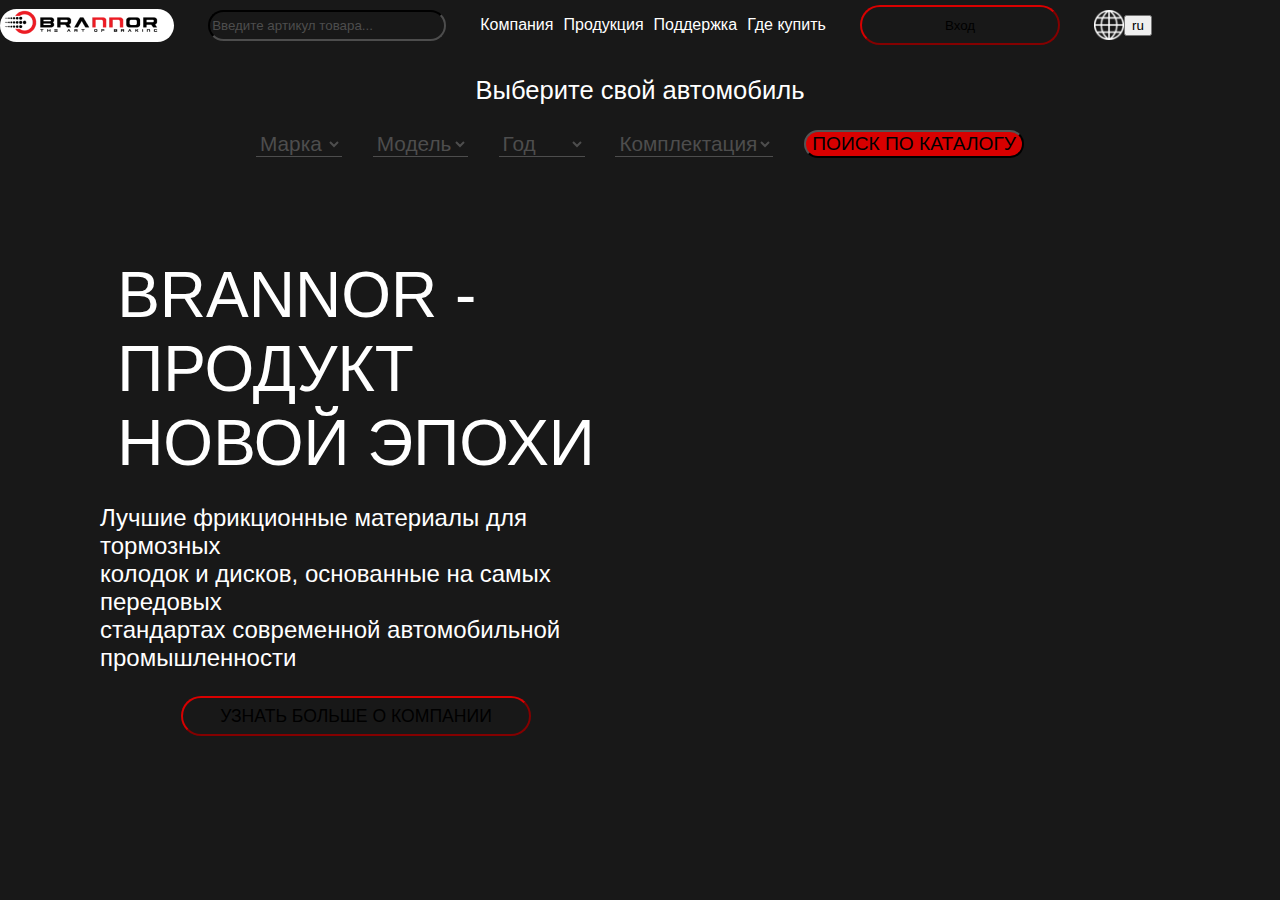
==== index.html @ 7c5f4bae "all" ====
<!DOCTYPE html>
<head>
    <link rel="stylesheet" href="index.css">
    <div class="head">
        <div class="menu">
        <div class="logo"><div class="logorec"><img src="./src/icons/logo.png"></div></div>
       <!-- <img class="planetIcon" src="./src/icons/planet2.png">-->
        <div class="search"><input class="inputSearch" type="text" value="Введите артикул товара..."></div>
        <div class="menuParam">
            <p class="param">Компания</p>
            <p class="param">Продукция</p>
            <p class="param">Поддержка</p>
            <p class="param">Где купить</p>
        </div>
        <div class="sign_in">
            <button class="signBut">Вход</button>
        </div>
        <div class="leng">
            <img class="planetIcon" src="./src/icons/planet2.png"><button class="lengB">ru</button>
        </div>
  <!-- menu --> </div>
<!-- head --></div>
</head>
<body>
    <p class="selectAvto">Выберите свой автомобиль</p>
    <div class="selectors">
        <select class="selectors1">
            <option value="option1">Марка</option>
            <option value="option2">BMV</option>
            <option value="option3">Hendai</option>
        </select>
        <select class="selectors1">
            <option value="option1">Модель</option>
            <option value="option2">BMV</option>
            <option value="option3">Hendai</option>
        </select>
        <select class="selectors1">
            <option value="option1">Год</option>
            <option value="option2">BMV</option>
            <option value="option3">Hendai</option>
        </select>
        <select class="selectors1">
            <option value="option1">Комплектация</option>
            <option value="option2">BMV</option>
            <option value="option3">Hendai</option>
        </select>
        <button class="searchCatalog"> ПОИСК ПО КАТАЛОГУ</button>
    </div>
    <div class="right"> 
    <p class="banner">BRANNOR -<br class="red-text">ПРОДУКТ<br>НОВОЙ ЭПОХИ</p>
<p class="banner_bottom">Лучшие фрикционные материалы для тормозных<br>колодок и дисков, основанные на самых передовых<br>стандартах современной автомобильной<br>промышленности</p>
<button class="right_button">УЗНАТЬ БОЛЬШЕ О КОМПАНИИ</button>
<!--RIGHT--></div>

</body>
---- index.css ----
body, html {
    margin: 0;
    padding: 0;
    border: 0;
    font-family: sans-serif;
    background-color: rgb(24, 24, 24);
}
.head{
    background-color: rgb(24, 24, 24);
}
.menu{
    display: flex;
    flex-direction: row;
    justify-content: space-between;
    align-items: center;
    width: 90%;
}
.planetIcon{
 filter: invert(100%);
 width: 30px;
 height: 30px;
}
.logo{
    display: flex;
    justify-content: center;
}
.logorec{
    background-color: rgb(255, 255, 255);
    width: 174px;
    height: 33px;
    border-radius: 20px 20px 20px 20px;
}
.inputSearch{
    border-radius: 20px 20px 20px 20px;
    width: 230px;
    height: 25px;
    background-color: rgb(24, 24, 24);
    color: rgb(77, 77, 77);
    border-color: rgb(77, 77, 77);
}
.menuParam{
    color: rgb(255, 255, 255);
    display: flex;
    justify-content: space-between;
    flex-direction: row;
    width: 30%;
}
.param{
    cursor: pointer;
}
.signBut{
    font-family: sans-serif;
    width: 200px;
    height: 40px;
    border-radius: 20px 20px 20px 20px;
    background-color: rgb(24, 24, 24);
    border-color: rgb(216, 0, 0);
    color: rgb(216, 0, 0,);
    cursor: pointer;
}
.leng{
    display: flex;
    align-items: center;
    flex-direction: row;
}
.lengB{
    cursor: pointer;
}
.selectAvto{
    color: white;
    display: flex;
    justify-content: center;
    font-size: 160%;
}
.selectors{
    display: block;
    display: flex;
    flex-direction: row;
    justify-content: space-between;
    align-items: center;
    width: 60%;
    margin: auto;
}
.selectors1{
    font-size: 130%;
    background-color:rgb(24, 24, 24) ;
    border-top: 0px;
    border-left: 0px;
    border-right: 0px;
    border-color: rgb(77, 77, 77);
    color: rgb(77, 77, 77);;
}
.searchCatalog{
    font-size: 120%;
    color: rgb(0, 0, 0);
    background-color: rgb(216, 0, 0);
    border-radius: 20px 20px 20px 20px;
}
.right{
    display: flex;
    flex-direction: column;
    justify-content: center;
    width: 40%;
    align-items: center;
    padding: 100px;
}
.banner{
    display: flex;
    margin: 0;
    font-size: 400%;
    color: white;
}
.red-text{
    color: rgb(216, 0, 0); /* Задаем цвет первой строки */
  }
  .banner_bottom{
    display: flex;
    color: white;
    font-size: 150%;
  }
  .right_button{
    font-family: sans-serif;
    font-size: 110%;
    width: 350px;
    height: 40px;
    border-radius: 20px 20px 20px 20px;
    background-color: rgb(24, 24, 24);
    border-color: rgb(216, 0, 0);
    color: rgb(216, 0, 0,);
    cursor: pointer;
  }
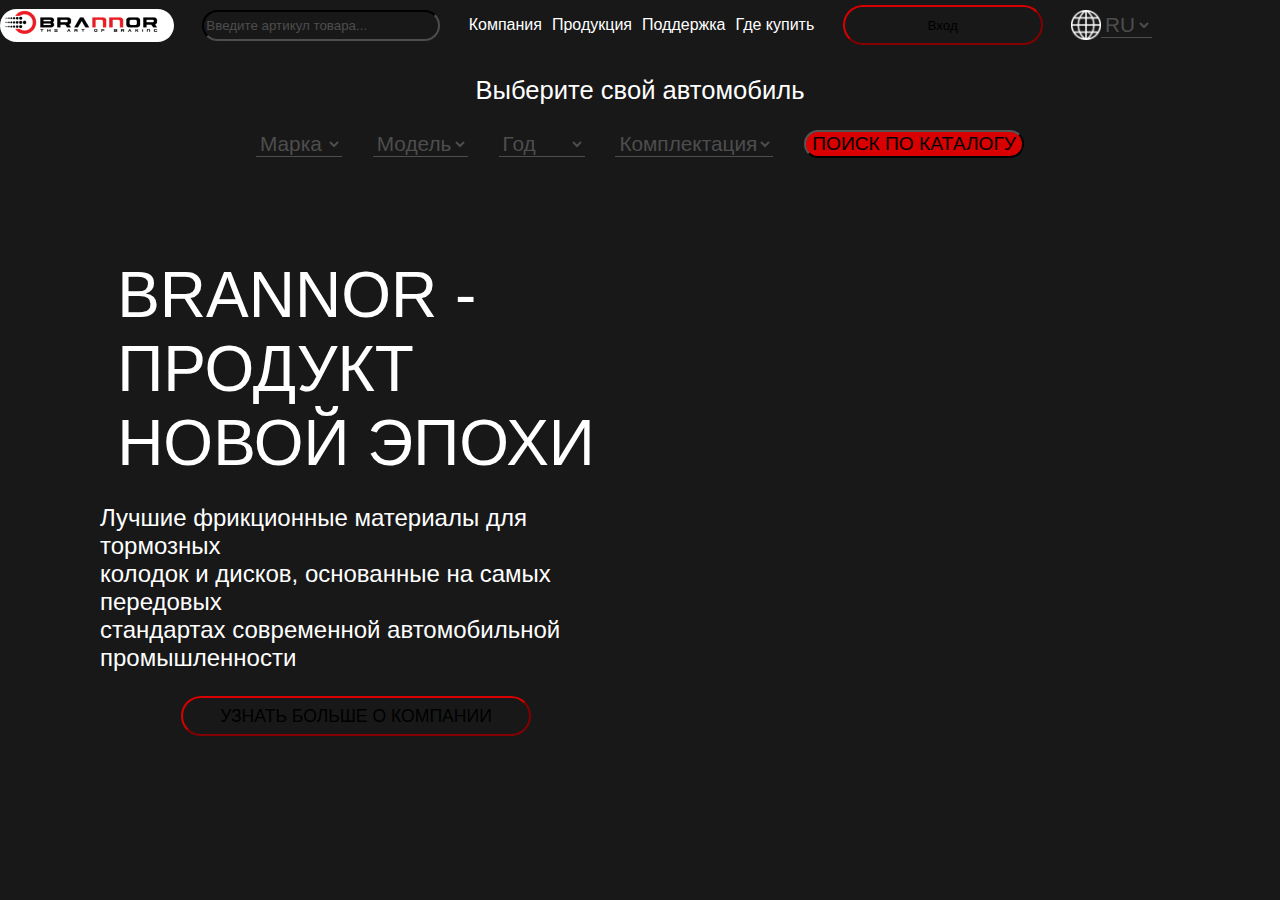
==== commit 85969c0a: "all" ====
--- a/index.html
+++ b/index.html
@@ -16,7 +16,11 @@
             <button class="signBut">Вход</button>
         </div>
         <div class="leng">
-            <img class="planetIcon" src="./src/icons/planet2.png"><button class="lengB">ru</button>
+            <img class="planetIcon" src="./src/icons/planet2.png">
+            <select class="lengB">
+                <option value="option1">RU</option>
+                <option value="option2">EN</option>
+            </select>
         </div>
   <!-- menu --> </div>
 <!-- head --></div>
--- a/index.css
+++ b/index.css
@@ -64,7 +64,13 @@
     flex-direction: row;
 }
 .lengB{
-    cursor: pointer;
+    font-size: 130%;
+    background-color:rgb(24, 24, 24) ;
+    border-top: 0px;
+    border-left: 0px;
+    border-right: 0px;
+    border-color: rgb(77, 77, 77);
+    color: rgb(77, 77, 77);;
 }
 .selectAvto{
     color: white;
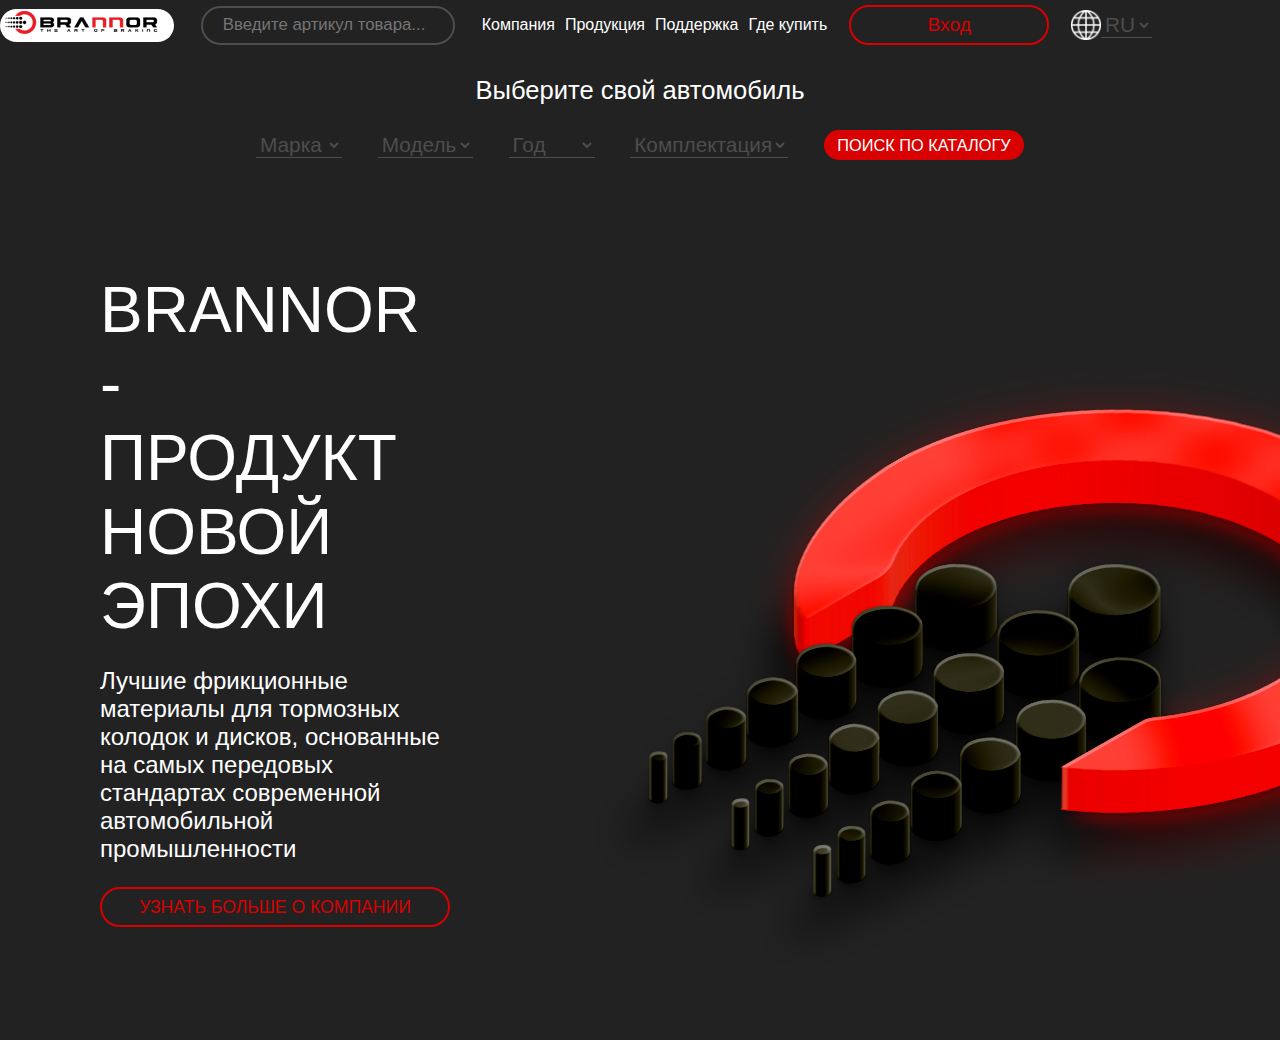
==== commit 68ba4d5c: "frame1" ====
--- a/index.html
+++ b/index.html
@@ -1,11 +1,13 @@
 <!DOCTYPE html>
 <head>
     <link rel="stylesheet" href="index.css">
+</head>
+<header>
     <div class="head">
         <div class="menu">
         <div class="logo"><div class="logorec"><img src="./src/icons/logo.png"></div></div>
        <!-- <img class="planetIcon" src="./src/icons/planet2.png">-->
-        <div class="search"><input class="inputSearch" type="text" value="Введите артикул товара..."></div>
+        <div class="search"><input class="inputSearch" type="text" placeholder="Введите артикул товара..."></div>
         <div class="menuParam">
             <p class="param">Компания</p>
             <p class="param">Продукция</p>
@@ -24,7 +26,7 @@
         </div>
   <!-- menu --> </div>
 <!-- head --></div>
-</head>
+</header>
 <body>
     <p class="selectAvto">Выберите свой автомобиль</p>
     <div class="selectors">
@@ -50,10 +52,15 @@
         </select>
         <button class="searchCatalog"> ПОИСК ПО КАТАЛОГУ</button>
     </div>
-    <div class="right"> 
+    <div class="first_panel">
+    <div class="left"> 
     <p class="banner">BRANNOR -<br class="red-text">ПРОДУКТ<br>НОВОЙ ЭПОХИ</p>
 <p class="banner_bottom">Лучшие фрикционные материалы для тормозных<br>колодок и дисков, основанные на самых передовых<br>стандартах современной автомобильной<br>промышленности</p>
-<button class="right_button">УЗНАТЬ БОЛЬШЕ О КОМПАНИИ</button>
-<!--RIGHT--></div>
+<button class="left_button">УЗНАТЬ БОЛЬШЕ О КОМПАНИИ</button>
+<!--LEFT--></div>
+<div class="right">
+    <img src="./src/pictures/right_logo.png">
+</div>
+<!--first-panel--></div>
 
 </body>--- a/index.css
+++ b/index.css
@@ -3,10 +3,10 @@
     padding: 0;
     border: 0;
     font-family: sans-serif;
-    background-color: rgb(24, 24, 24);
+    background-color: rgb(34, 34, 34);
 }
 .head{
-    background-color: rgb(24, 24, 24);
+    background-color: rgb(34, 34, 34);
 }
 .menu{
     display: flex;
@@ -31,12 +31,20 @@
     border-radius: 20px 20px 20px 20px;
 }
 .inputSearch{
+    font-size: 105%;
+    padding: 10px;
+    margin: 5px; 
     border-radius: 20px 20px 20px 20px;
     width: 230px;
-    height: 25px;
-    background-color: rgb(24, 24, 24);
+    height: 15px;
+    background-color: rgb(34, 34, 34);
     color: rgb(77, 77, 77);
     border-color: rgb(77, 77, 77);
+    border: 2px solid rgb(77, 77, 77);
+}
+.inputSearch::placeholder{
+    padding: 10px; /* Задаем внутренний отступ для placeholder */
+    margin: 5px;
 }
 .menuParam{
     color: rgb(255, 255, 255);
@@ -52,11 +60,14 @@
     font-family: sans-serif;
     width: 200px;
     height: 40px;
+    font-size: 120%;
     border-radius: 20px 20px 20px 20px;
-    background-color: rgb(24, 24, 24);
+    background-color: rgb(34, 34, 34);
     border-color: rgb(216, 0, 0);
-    color: rgb(216, 0, 0,);
+    color: rgb(216, 0, 0);
     cursor: pointer;
+    border: 2px solid rgb(216, 0, 0);
+
 }
 .leng{
     display: flex;
@@ -65,7 +76,7 @@
 }
 .lengB{
     font-size: 130%;
-    background-color:rgb(24, 24, 24) ;
+    background-color:rgb(34, 34, 34) ;
     border-top: 0px;
     border-left: 0px;
     border-right: 0px;
@@ -89,7 +100,7 @@
 }
 .selectors1{
     font-size: 130%;
-    background-color:rgb(24, 24, 24) ;
+    background-color:rgb(34, 34, 34) ;
     border-top: 0px;
     border-left: 0px;
     border-right: 0px;
@@ -97,12 +108,16 @@
     color: rgb(77, 77, 77);;
 }
 .searchCatalog{
-    font-size: 120%;
-    color: rgb(0, 0, 0);
+    width: 200px;
+    height: 30px;
+    font-size: 102%;
+    color: white;
     background-color: rgb(216, 0, 0);
     border-radius: 20px 20px 20px 20px;
+    border: 2px solid rgb(216, 0, 0);
+    cursor: pointer;
 }
-.right{
+.left{
     display: flex;
     flex-direction: column;
     justify-content: center;
@@ -123,15 +138,21 @@
     display: flex;
     color: white;
     font-size: 150%;
+    border-style: none;
   }
-  .right_button{
+  .left_button{
     font-family: sans-serif;
     font-size: 110%;
     width: 350px;
     height: 40px;
     border-radius: 20px 20px 20px 20px;
-    background-color: rgb(24, 24, 24);
+    background-color: rgb(34, 34, 34);
     border-color: rgb(216, 0, 0);
-    color: rgb(216, 0, 0,);
+    border: 2px solid rgb(216, 0, 0);
+    color: rgb(216, 0, 0);
     cursor: pointer;
-  }+  }
+.first_panel{
+    display: flex;
+    flex-direction: row;
+}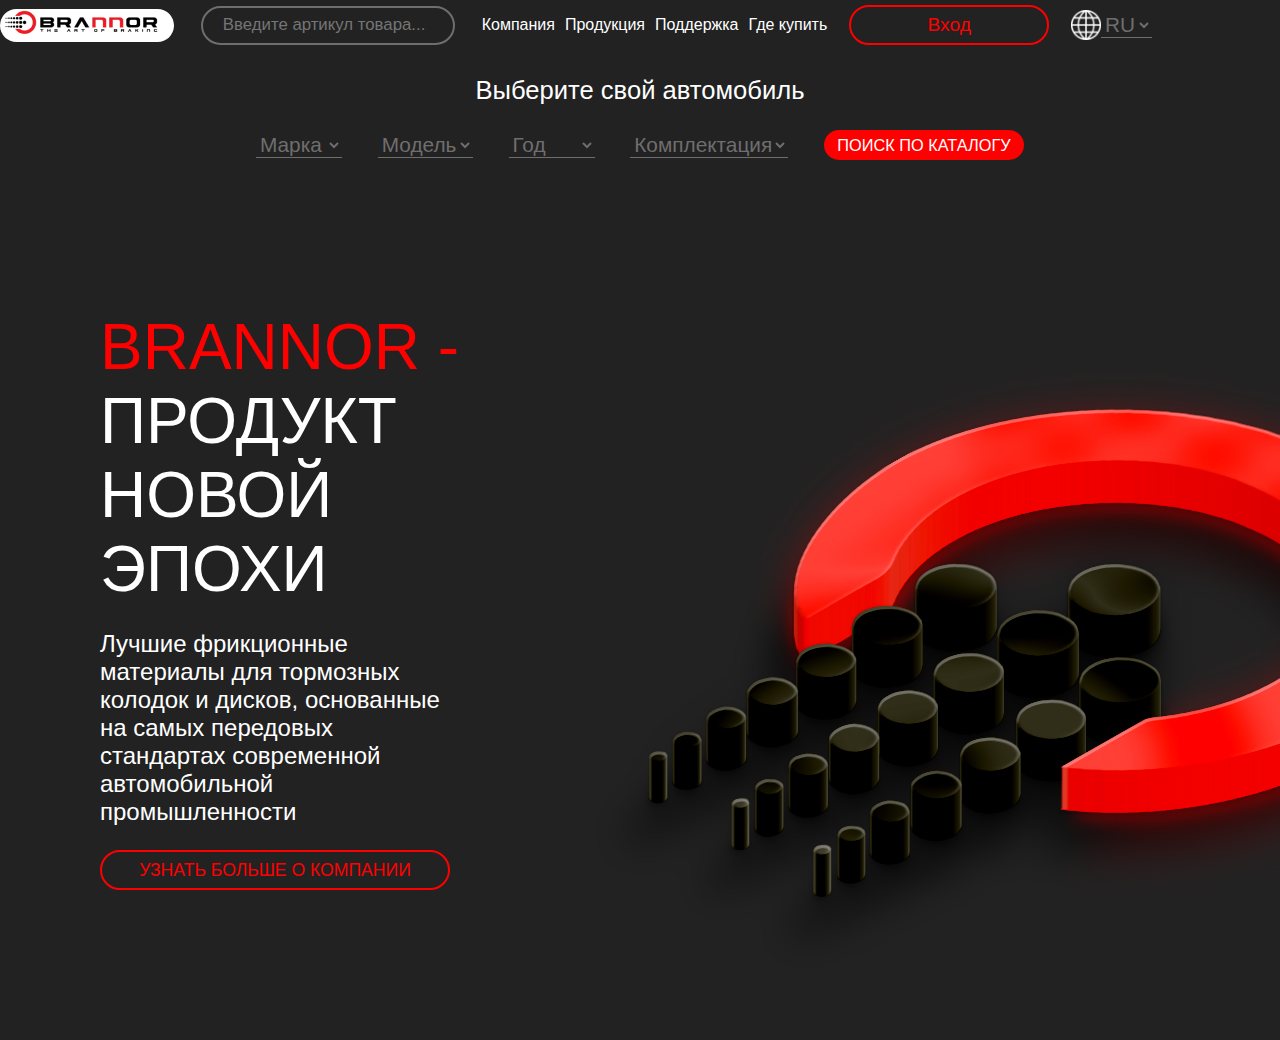
==== commit b9b61623: "all" ====
--- a/index.html
+++ b/index.html
@@ -54,7 +54,7 @@
     </div>
     <div class="first_panel">
     <div class="left"> 
-    <p class="banner">BRANNOR -<br class="red-text">ПРОДУКТ<br>НОВОЙ ЭПОХИ</p>
+    <p class="banner"><span class="redText">BRANNOR -</span><br class="red-text">ПРОДУКТ<br>НОВОЙ ЭПОХИ</p>
 <p class="banner_bottom">Лучшие фрикционные материалы для тормозных<br>колодок и дисков, основанные на самых передовых<br>стандартах современной автомобильной<br>промышленности</p>
 <button class="left_button">УЗНАТЬ БОЛЬШЕ О КОМПАНИИ</button>
 <!--LEFT--></div>
--- a/index.css
+++ b/index.css
@@ -38,9 +38,9 @@
     width: 230px;
     height: 15px;
     background-color: rgb(34, 34, 34);
-    color: rgb(77, 77, 77);
-    border-color: rgb(77, 77, 77);
-    border: 2px solid rgb(77, 77, 77);
+    color: rgb(110, 110, 110);
+    border-color: rgb(110, 110, 110);
+    border: 2px solid rgb(110, 110, 110);
 }
 .inputSearch::placeholder{
     padding: 10px; /* Задаем внутренний отступ для placeholder */
@@ -63,10 +63,10 @@
     font-size: 120%;
     border-radius: 20px 20px 20px 20px;
     background-color: rgb(34, 34, 34);
-    border-color: rgb(216, 0, 0);
-    color: rgb(216, 0, 0);
+    border-color: red;
+    color: red;
     cursor: pointer;
-    border: 2px solid rgb(216, 0, 0);
+    border: 2px solid red;
 
 }
 .leng{
@@ -80,8 +80,8 @@
     border-top: 0px;
     border-left: 0px;
     border-right: 0px;
-    border-color: rgb(77, 77, 77);
-    color: rgb(77, 77, 77);;
+    border-color: rgb(110, 110, 110);
+    color: rgb(110, 110, 110);;
 }
 .selectAvto{
     color: white;
@@ -104,17 +104,17 @@
     border-top: 0px;
     border-left: 0px;
     border-right: 0px;
-    border-color: rgb(77, 77, 77);
-    color: rgb(77, 77, 77);;
+    border-color: rgb(110, 110, 110);
+    color: rgb(110, 110, 110);;
 }
 .searchCatalog{
     width: 200px;
     height: 30px;
     font-size: 102%;
     color: white;
-    background-color: rgb(216, 0, 0);
+    background-color: red;
     border-radius: 20px 20px 20px 20px;
-    border: 2px solid rgb(216, 0, 0);
+    border: 2px solid red;
     cursor: pointer;
 }
 .left{
@@ -132,7 +132,7 @@
     color: white;
 }
 .red-text{
-    color: rgb(216, 0, 0); /* Задаем цвет первой строки */
+    color: red; /* Задаем цвет первой строки */
   }
   .banner_bottom{
     display: flex;
@@ -147,12 +147,16 @@
     height: 40px;
     border-radius: 20px 20px 20px 20px;
     background-color: rgb(34, 34, 34);
-    border-color: rgb(216, 0, 0);
-    border: 2px solid rgb(216, 0, 0);
-    color: rgb(216, 0, 0);
+    border-color: red;
+    border: 2px solid red;
+    color: red;
     cursor: pointer;
   }
 .first_panel{
     display: flex;
     flex-direction: row;
+}
+.redText{
+    color: red;
+    position: absolute;
 }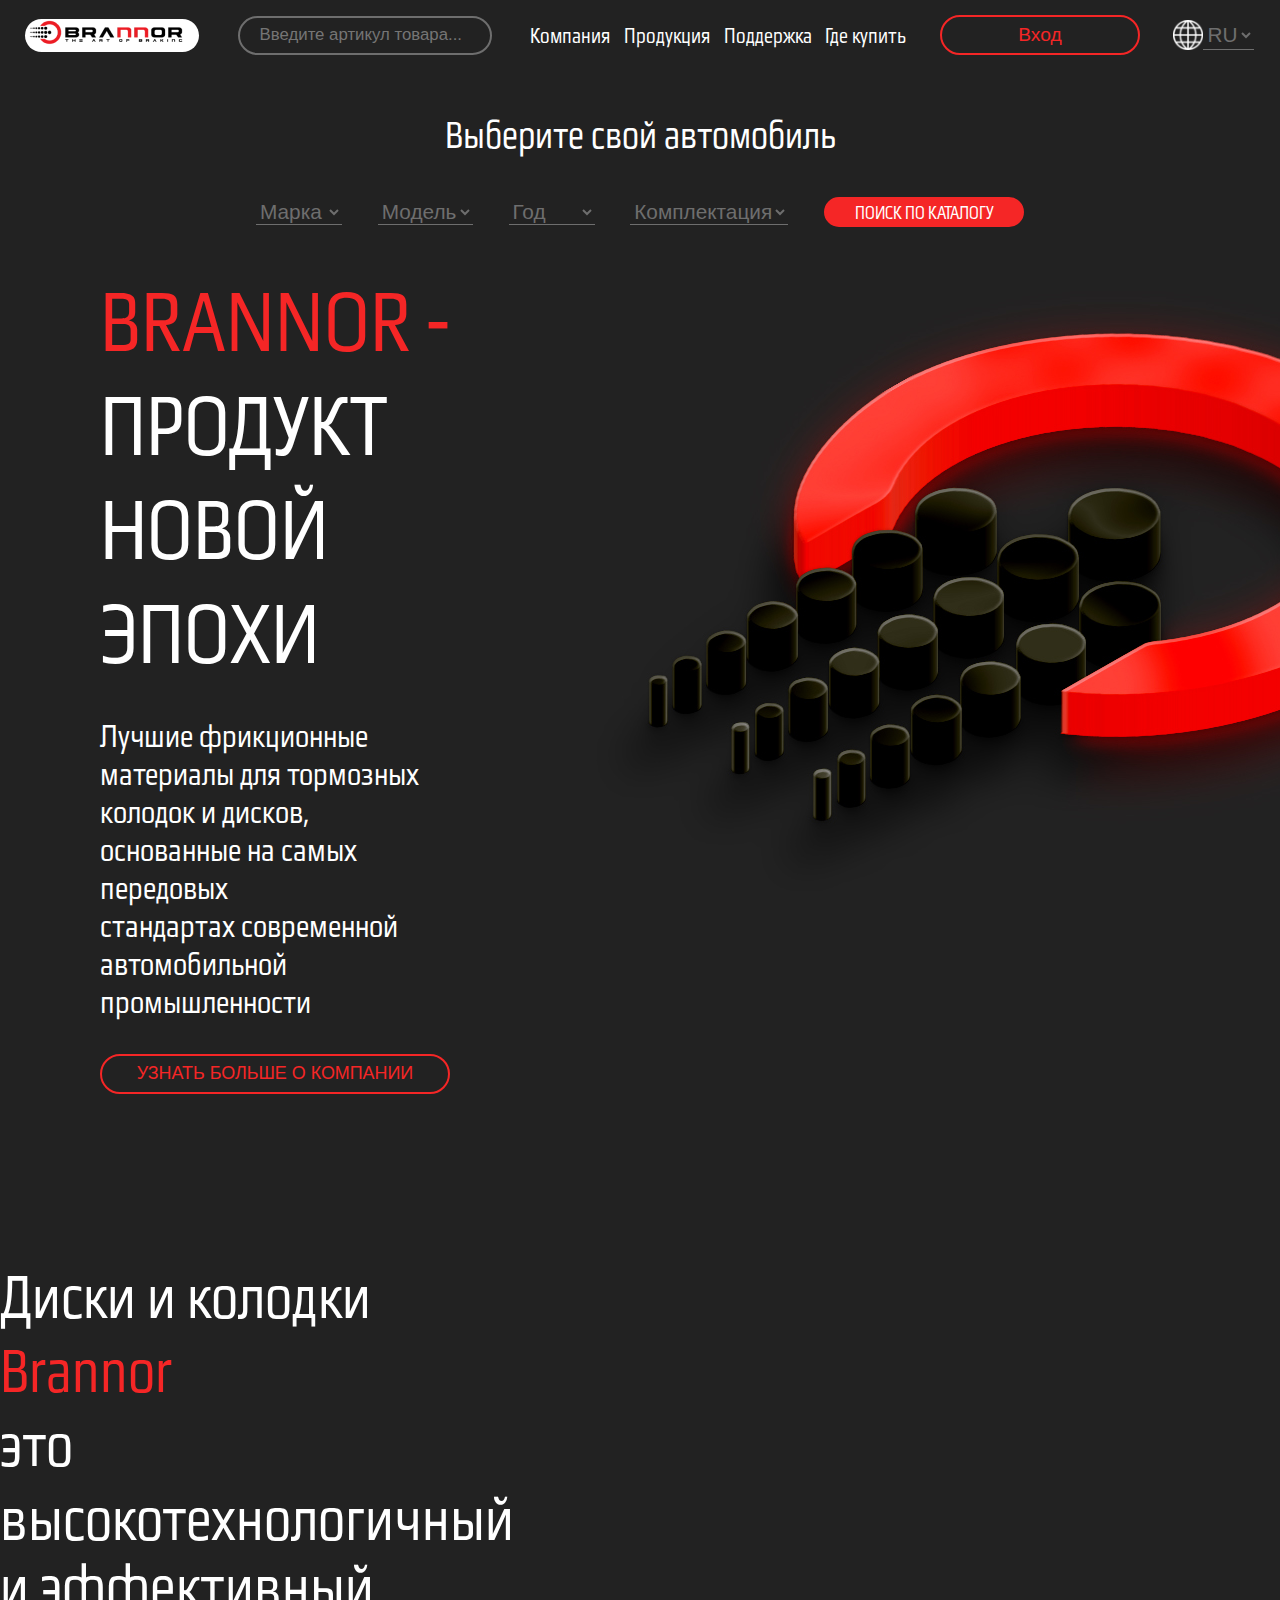
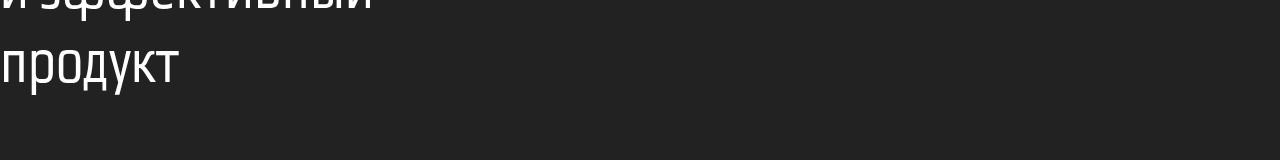
==== commit 7aaa53a8: "all" ====
--- a/index.html
+++ b/index.html
@@ -54,13 +54,18 @@
     </div>
     <div class="first_panel">
     <div class="left"> 
-    <p class="banner"><span class="redText">BRANNOR -</span><br class="red-text">ПРОДУКТ<br>НОВОЙ ЭПОХИ</p>
+    <p class="banner"><span class="redText">BRANNOR -</span><br>ПРОДУКТ<br>НОВОЙ ЭПОХИ</p>
 <p class="banner_bottom">Лучшие фрикционные материалы для тормозных<br>колодок и дисков, основанные на самых передовых<br>стандартах современной автомобильной<br>промышленности</p>
 <button class="left_button">УЗНАТЬ БОЛЬШЕ О КОМПАНИИ</button>
 <!--LEFT--></div>
 <div class="right">
-    <img src="./src/pictures/right_logo.png">
+    <img src="./src/pictures/right_logo1.png">
 </div>
 <!--first-panel--></div>
-
+<div class="second_panel">
+    <div class="second_panel_text">
+    <p class="text1">Диски и колодки<br><span class="redText1">Brannor</span> это<br>высокотехнологичный</p>
+    <p class="text2">и эффективный<br>продукт</p>
+    </div>
+</div>
 </body>--- a/index.css
+++ b/index.css
@@ -2,9 +2,15 @@
     margin: 0;
     padding: 0;
     border: 0;
-    font-family: sans-serif;
+    font-family: 'Gamestation', sans-serif;  
     background-color: rgb(34, 34, 34);
 }
+@font-face {
+    font-family: 'Gamestation'; /* Имя шрифта, которое вы будете использовать в вашем CSS */
+    src: url('./src/Fonts/GamestationCondensed.otf') format('opentype'); /* Путь к файлам шрифта */
+    font-weight: normal; /* Нормальная толщина шрифта */
+    font-style: normal; /* Обычный стиль шрифта */
+  }
 .head{
     background-color: rgb(34, 34, 34);
 }
@@ -13,7 +19,7 @@
     flex-direction: row;
     justify-content: space-between;
     align-items: center;
-    width: 90%;
+    margin-right: 2%;
 }
 .planetIcon{
  filter: invert(100%);
@@ -22,7 +28,7 @@
 }
 .logo{
     display: flex;
-    justify-content: center;
+    margin-left: 2%;
 }
 .logorec{
     background-color: rgb(255, 255, 255);
@@ -48,6 +54,7 @@
 }
 .menuParam{
     color: rgb(255, 255, 255);
+    font-size: 140%;
     display: flex;
     justify-content: space-between;
     flex-direction: row;
@@ -57,21 +64,19 @@
     cursor: pointer;
 }
 .signBut{
-    font-family: sans-serif;
     width: 200px;
     height: 40px;
     font-size: 120%;
     border-radius: 20px 20px 20px 20px;
     background-color: rgb(34, 34, 34);
-    border-color: red;
-    color: red;
+    border-color: rgb(245, 38, 38);
+    color: rgb(245, 38, 38);
     cursor: pointer;
-    border: 2px solid red;
+    border: 2px solid rgb(245, 38, 38);
 
 }
 .leng{
     display: flex;
-    align-items: center;
     flex-direction: row;
 }
 .lengB{
@@ -87,7 +92,7 @@
     color: white;
     display: flex;
     justify-content: center;
-    font-size: 160%;
+    font-size: 250%;
 }
 .selectors{
     display: block;
@@ -110,12 +115,14 @@
 .searchCatalog{
     width: 200px;
     height: 30px;
-    font-size: 102%;
+    font-size: 120%;
     color: white;
-    background-color: red;
+    background-color: rgb(245, 38, 38);
     border-radius: 20px 20px 20px 20px;
-    border: 2px solid red;
+    border: 2px solid rgb(245, 38, 38);
     cursor: pointer;
+    font-family: 'Gamestation', sans-serif;
+
 }
 .left{
     display: flex;
@@ -124,6 +131,7 @@
     width: 40%;
     align-items: center;
     padding: 100px;
+    font-size: 140%;
 }
 .banner{
     display: flex;
@@ -132,7 +140,7 @@
     color: white;
 }
 .red-text{
-    color: red; /* Задаем цвет первой строки */
+    color: gb(245, 38, 38);
   }
   .banner_bottom{
     display: flex;
@@ -141,22 +149,46 @@
     border-style: none;
   }
   .left_button{
-    font-family: sans-serif;
-    font-size: 110%;
+    font-size: 80%;
     width: 350px;
     height: 40px;
     border-radius: 20px 20px 20px 20px;
     background-color: rgb(34, 34, 34);
-    border-color: red;
-    border: 2px solid red;
-    color: red;
+    border-color: rgb(245, 38, 38);
+    border: 2px solid;
+    color: rgb(245, 38, 38);
     cursor: pointer;
   }
 .first_panel{
     display: flex;
     flex-direction: row;
+    margin-top: -60px;
+}
+.right{
+    margin-top: 100px;
 }
 .redText{
-    color: red;
+    color: rgb(245, 38, 38);
     position: absolute;
+}
+.second_panel_text{
+    display: flex;
+    justify-content: center;
+    flex-direction: column;
+}
+.text1{
+    font-size: 400%;
+    color: white;
+    display: flex;
+    flex-direction: column;
+}
+.text2{
+    display: flex;
+    align-items: center;
+    font-size: 400%;
+    color: white;
+    margin-top: -70px;
+}
+.redText1{
+    color: rgb(245, 38, 38);
 }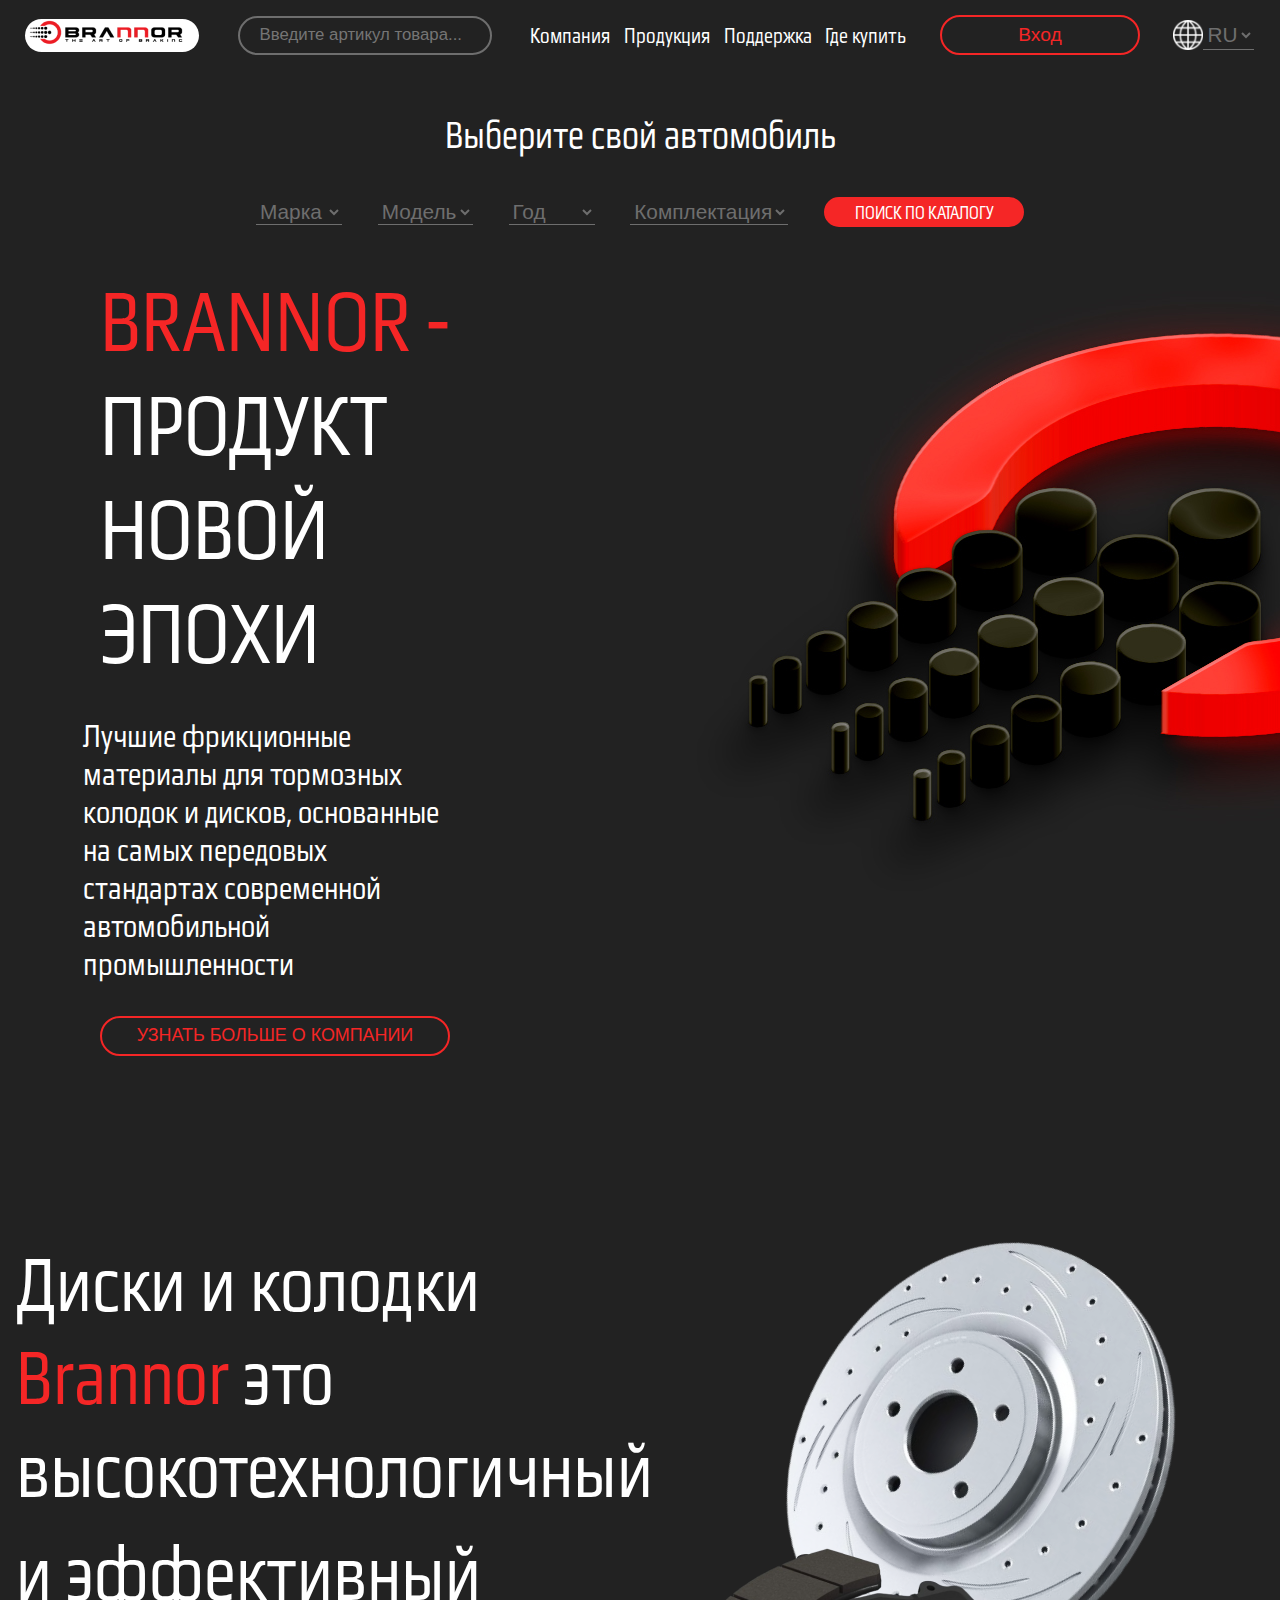
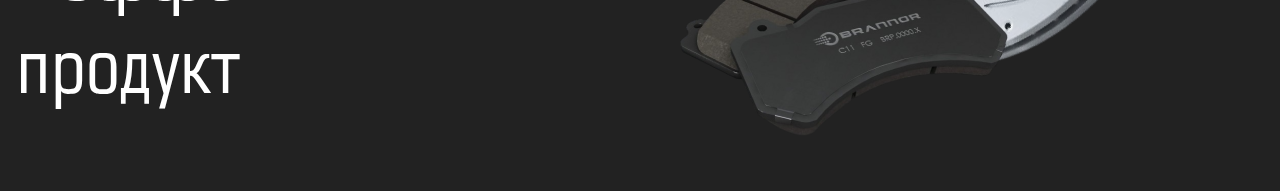
==== commit 53239b58: "frame2" ====
--- a/index.html
+++ b/index.html
@@ -64,8 +64,14 @@
 <!--first-panel--></div>
 <div class="second_panel">
     <div class="second_panel_text">
+    <div class="panel_disk">
     <p class="text1">Диски и колодки<br><span class="redText1">Brannor</span> это<br>высокотехнологичный</p>
     <p class="text2">и эффективный<br>продукт</p>
     </div>
+    <div class="second_panel_right">
+        <img src="./src/pictures/disk.png" class="disk">
+        <img src="./src/pictures/pads.png" class="pads">
+    </div>
+</div>
 </div>
 </body>--- a/index.css
+++ b/index.css
@@ -110,7 +110,8 @@
     border-left: 0px;
     border-right: 0px;
     border-color: rgb(110, 110, 110);
-    color: rgb(110, 110, 110);;
+    color: rgb(110, 110, 110);
+    z-index: 1;
 }
 .searchCatalog{
     width: 200px;
@@ -122,16 +123,19 @@
     border: 2px solid rgb(245, 38, 38);
     cursor: pointer;
     font-family: 'Gamestation', sans-serif;
-
+    z-index: 2;
 }
 .left{
     display: flex;
     flex-direction: column;
-    justify-content: center;
+    justify-content: flex-end;
     width: 40%;
     align-items: center;
+    font-size: 140%;
     padding: 100px;
-    font-size: 140%;
+    margin: 0;
+    z-index: 0;
+    
 }
 .banner{
     display: flex;
@@ -146,6 +150,7 @@
     display: flex;
     color: white;
     font-size: 150%;
+    width: 110%;
     border-style: none;
   }
   .left_button{
@@ -163,9 +168,11 @@
     display: flex;
     flex-direction: row;
     margin-top: -60px;
+    z-index: 1;
 }
 .right{
     margin-top: 100px;
+    margin-left: 100px;
 }
 .redText{
     color: rgb(245, 38, 38);
@@ -173,22 +180,31 @@
 }
 .second_panel_text{
     display: flex;
+    flex-direction: row;
     justify-content: center;
+    justify-content: space-around;
+}
+.panel_disk{
+    display: flex;
     flex-direction: column;
 }
 .text1{
-    font-size: 400%;
-    color: white;
-    display: flex;
-    flex-direction: column;
+    font-size: 500%;
+    color: white;
 }
 .text2{
-    display: flex;
-    align-items: center;
-    font-size: 400%;
+    font-size: 500%;
     color: white;
     margin-top: -70px;
 }
 .redText1{
     color: rgb(245, 38, 38);
+}
+.disk{
+    
+}
+.pads{
+    position: absolute;
+    margin-top: 390px;
+    margin-left: -600px;
 }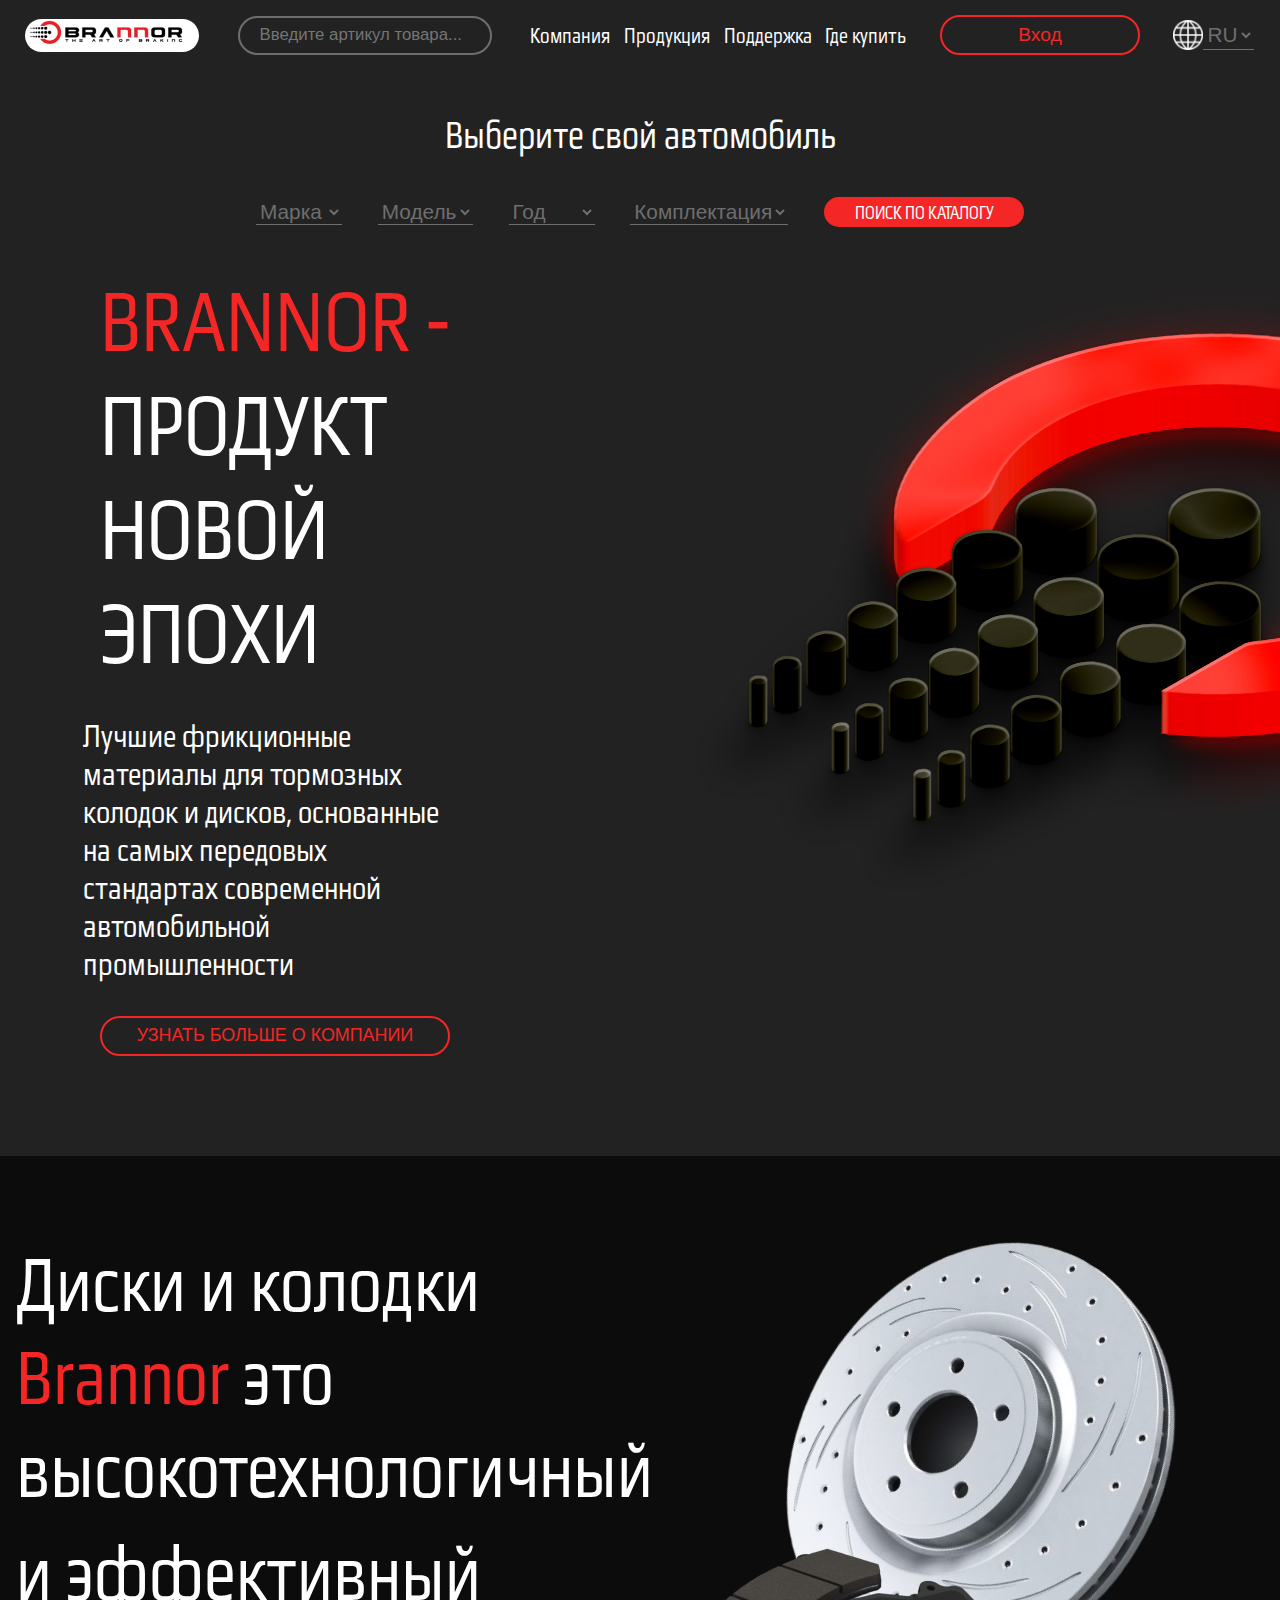
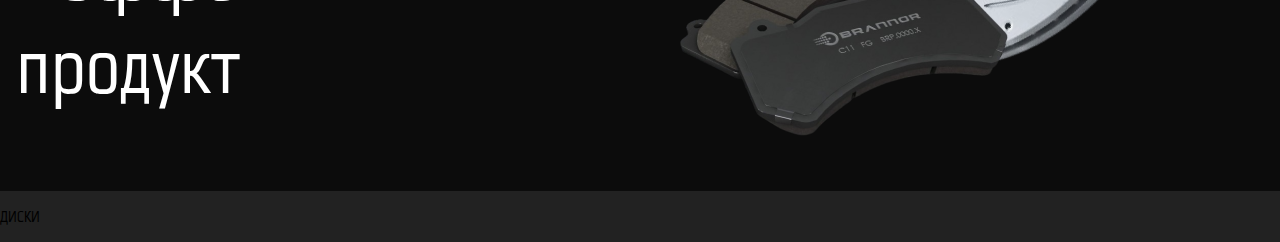
==== commit 3148a62e: "frame3" ====
--- a/index.html
+++ b/index.html
@@ -62,6 +62,7 @@
     <img src="./src/pictures/right_logo1.png">
 </div>
 <!--first-panel--></div>
+<div class="frame2">
 <div class="second_panel">
     <div class="second_panel_text">
     <div class="panel_disk">
@@ -74,4 +75,8 @@
     </div>
 </div>
 </div>
+<!--FRAME2--></div>
+<div class="frame3">
+    <p class="top">ДИСКИ</p>
+<!--FRAME3--></div>
 </body>--- a/index.css
+++ b/index.css
@@ -207,4 +207,7 @@
     position: absolute;
     margin-top: 390px;
     margin-left: -600px;
+}
+.frame2{
+    background-color: rgb(12, 12, 12);
 }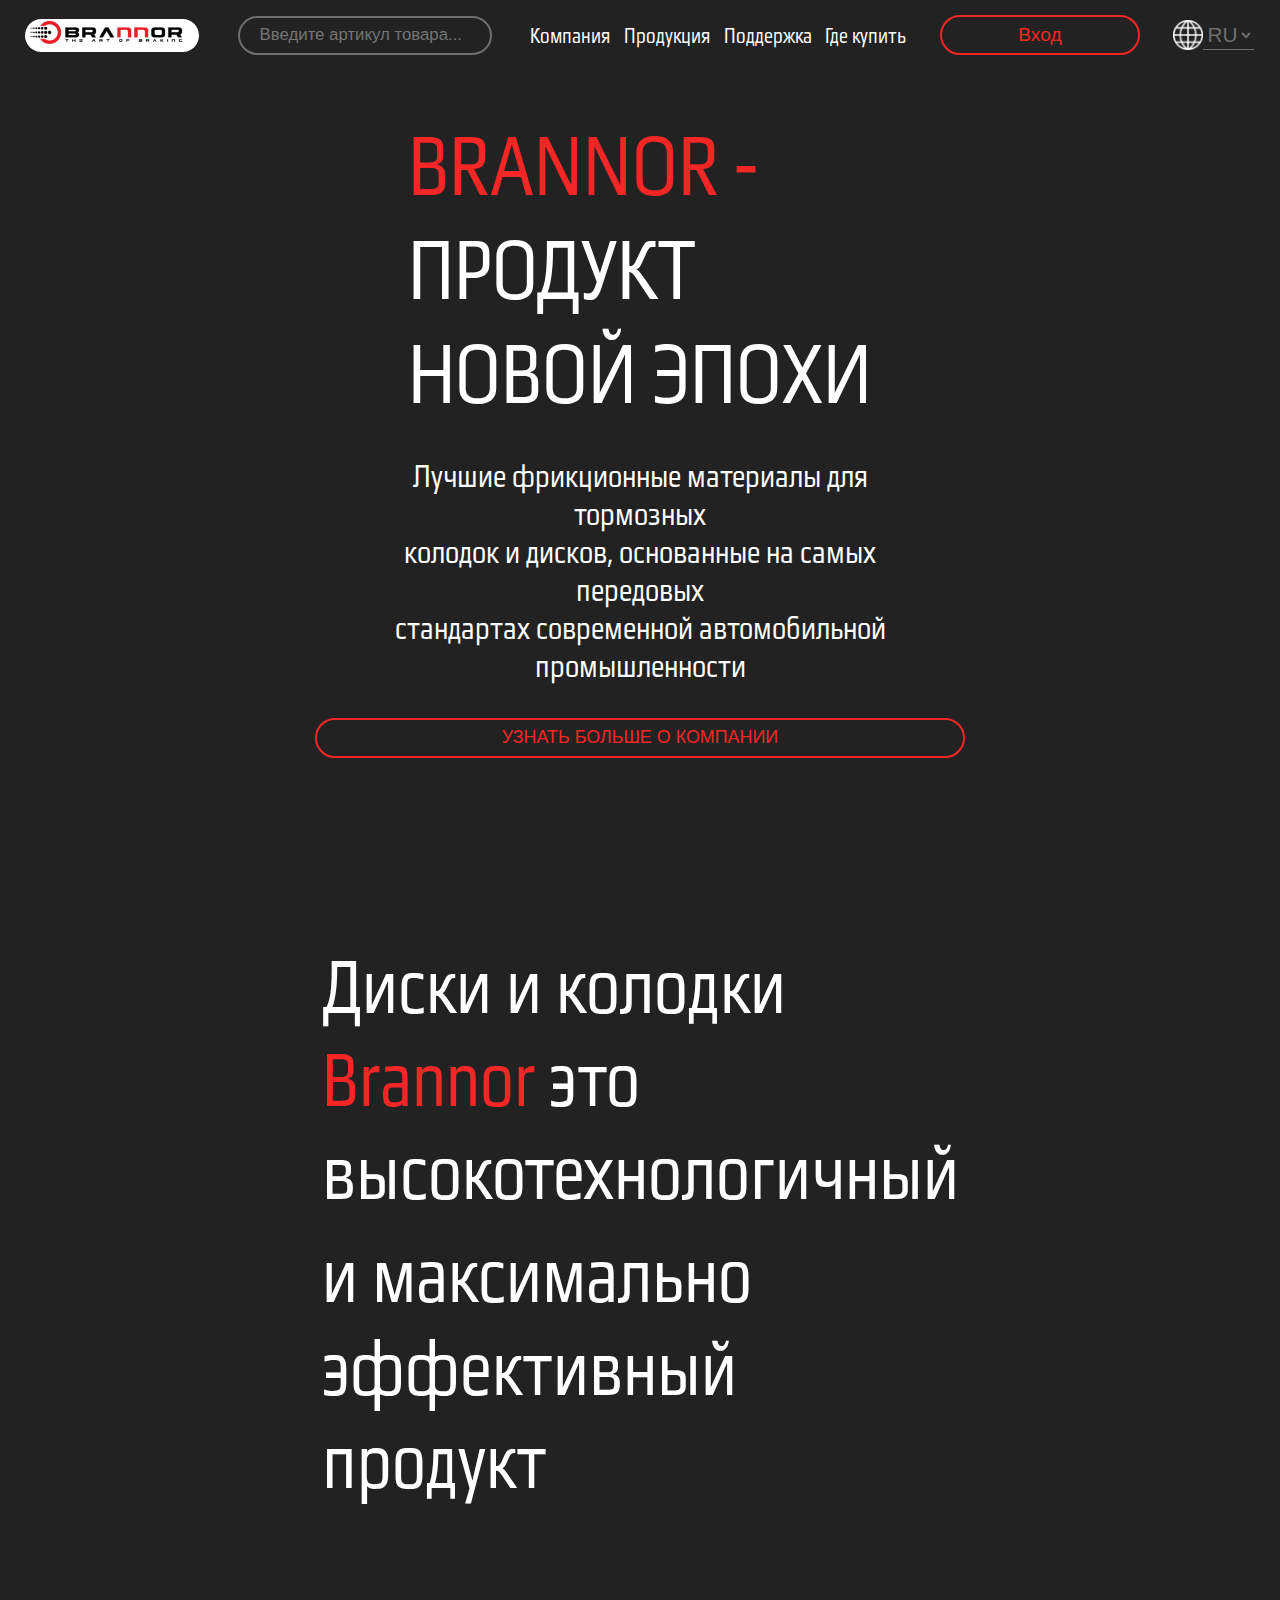
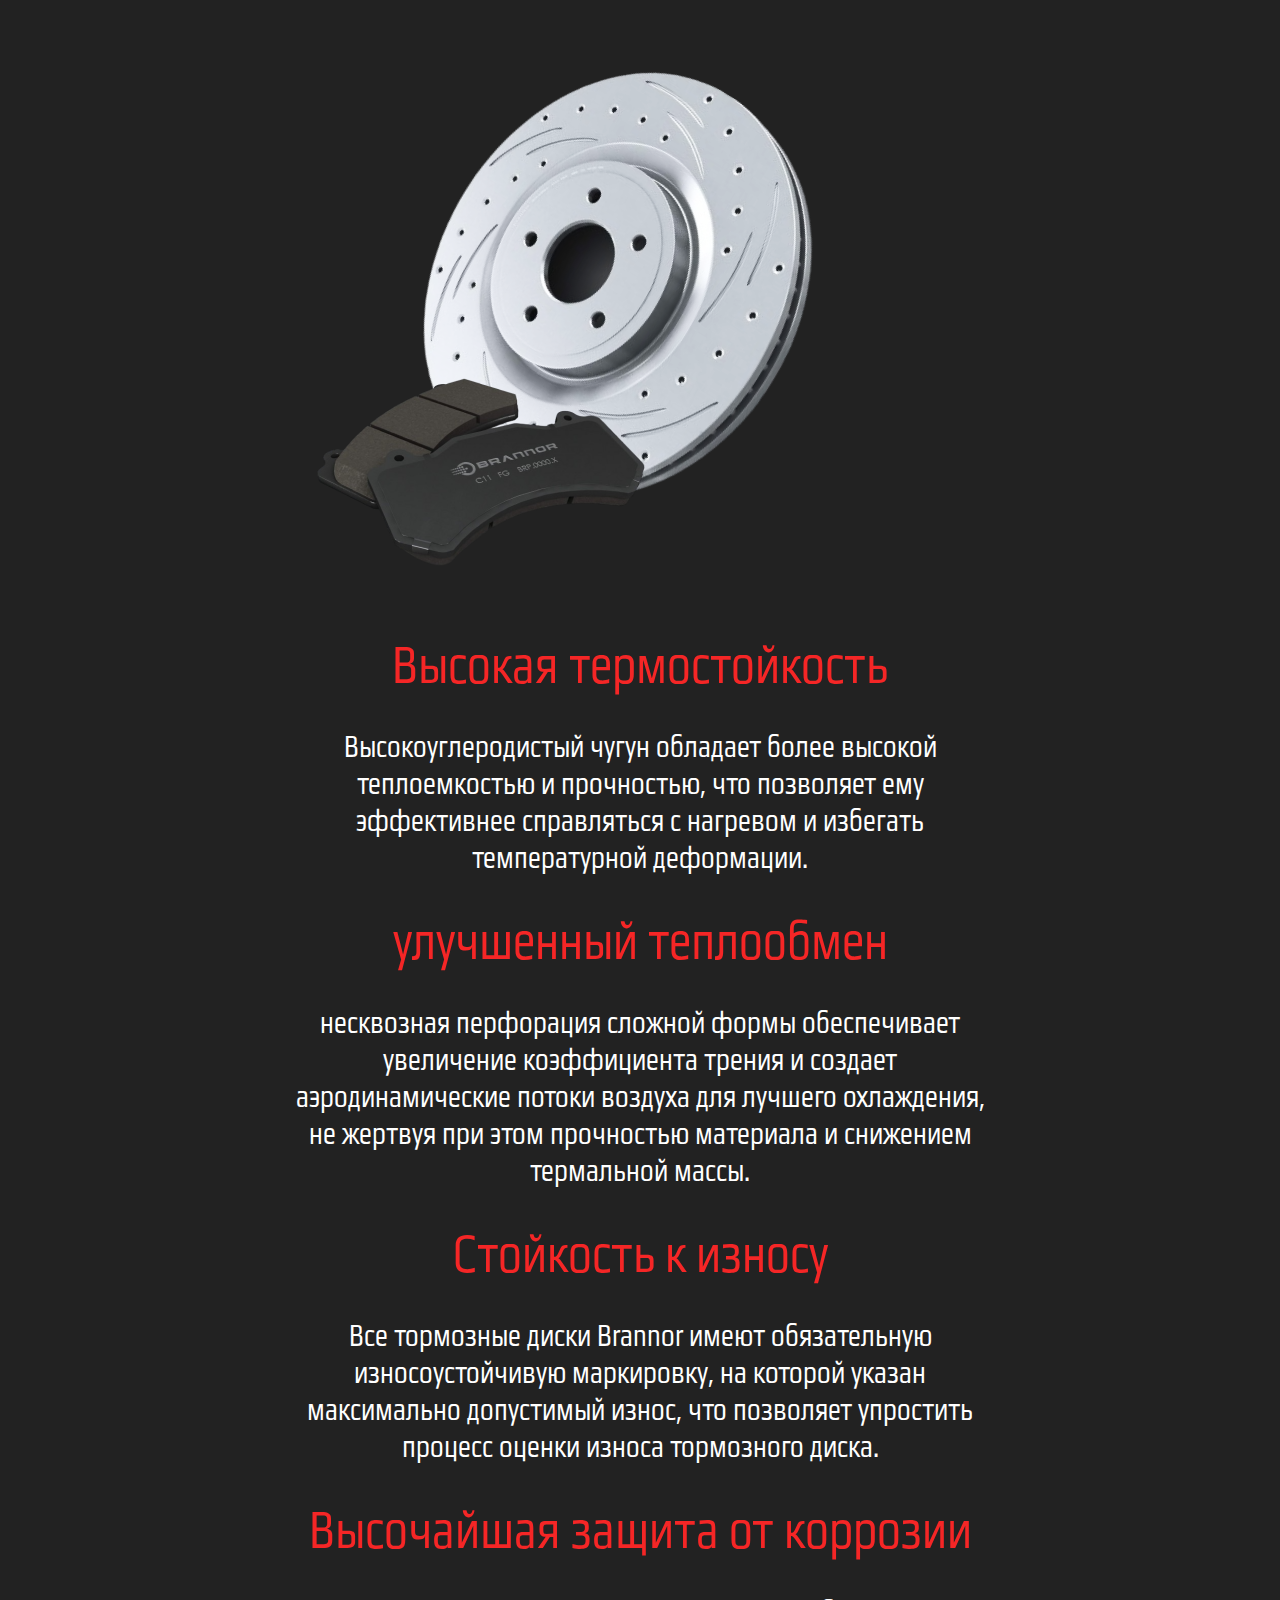
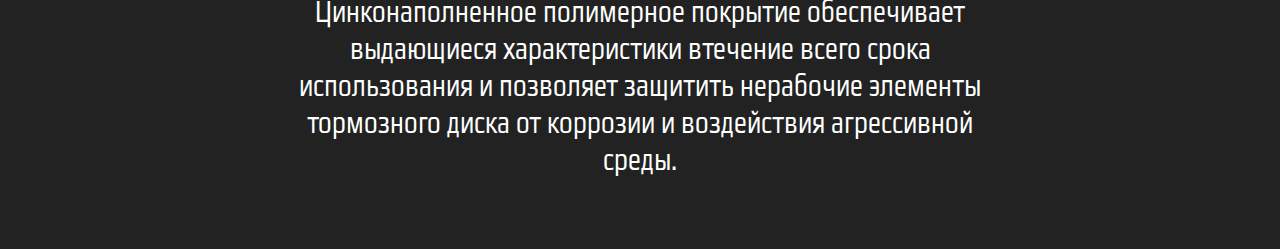
==== commit 6136f17b: "all" ====
--- a/index.html
+++ b/index.html
@@ -1,6 +1,8 @@
 <!DOCTYPE html>
 <head>
+    <meta charset="UTF-8">
     <link rel="stylesheet" href="index.css">
+    <script src="index.js"></script>
 </head>
 <header>
     <div class="head">
@@ -8,6 +10,7 @@
         <div class="logo"><div class="logorec"><img src="./src/icons/logo.png"></div></div>
        <!-- <img class="planetIcon" src="./src/icons/planet2.png">-->
         <div class="search"><input class="inputSearch" type="text" placeholder="Введите артикул товара..."></div>
+        <div class="humburger"><span></span></div>
         <div class="menuParam">
             <p class="param">Компания</p>
             <p class="param">Продукция</p>
@@ -67,7 +70,7 @@
     <div class="second_panel_text">
     <div class="panel_disk">
     <p class="text1">Диски и колодки<br><span class="redText1">Brannor</span> это<br>высокотехнологичный</p>
-    <p class="text2">и эффективный<br>продукт</p>
+    <p class="text2">и максимально<br>эффективный<br>продукт</p>
     </div>
     <div class="second_panel_right">
         <img src="./src/pictures/disk.png" class="disk">
@@ -77,6 +80,39 @@
 </div>
 <!--FRAME2--></div>
 <div class="frame3">
-    <p class="top">ДИСКИ</p>
+    <div class="frame3_part1">
+        <div class="f3_text">
+        <h class="title">Высокая термостойкость</h>
+        <p class="description">Высокоуглеродистый чугун обладает более высокой теплоемкостью и прочностью, что позволяет ему эффективнее справляться с нагревом и избегать температурной деформации.</p>
+        </div>
+        <div class="f3_text">
+            <h class="title">улучшенный теплообмен</h>
+            <p class="description">несквозная перфорация сложной формы обеспечивает увеличение коэффициента трения и создает аэродинамические потоки воздуха для лучшего охлаждения, не жертвуя при этом прочностью материала и снижением термальной массы.</p>
+        </div>
+    </div>
+    <div class="frame3_part2">
+        <div class="f3_text">
+            <h class="title">Стойкость к износу</h>
+            <p class="description">Все тормозные диски Brannor имеют обязательную износоустойчивую маркировку, на которой указан максимально допустимый износ, что позволяет упростить процесс оценки износа тормозного диска.</p>
+        </div>
+        <div class="f3_text">
+            <h class="title">Высочайшая защита от коррозии</h>
+            <p class="description">Цинконаполненное полимерное покрытие обеспечивает выдающиеся характеристики втечение всего срока использования и позволяет защитить нерабочие элементы тормозного диска от коррозии и воздействия агрессивной среды.</p>
+        </div>
+    </div>
 <!--FRAME3--></div>
+
+<div class="signIn" id="login">
+    <div class="signIn_content">
+      <!-- Форма входа -->
+      <form class="loginForm">
+        <label for="username">Имя пользователя:</label>
+        <input type="text" class="l_input" name="username" required>
+        <label for="password">Пароль:</label>
+        <input type="password" class="l_input" name="password" required>
+        <button type="submit" class="sign_in_button">Войти</button>
+      </form>
+    </div>
+  </div>
+  <div class="overlay"></div>
 </body>--- a/index.css
+++ b/index.css
@@ -1,16 +1,98 @@
 body, html {
+
     margin: 0;
     padding: 0;
     border: 0;
     font-family: 'Gamestation', sans-serif;  
     background-color: rgb(34, 34, 34);
 }
+.humburger{
+    display: none;
+}
+.overlay {
+    display: none;
+    position: fixed;
+    top: 0;
+    left: 0;
+    width: 100%;
+    height: 100%;
+    background-color: rgba(0, 0, 0, 0.5); /* Четвертое значение (0.5) устанавливает прозрачность */
+    z-index: 1000; /* Позволяет затемнению быть выше остального контента */
+  }
 @font-face {
     font-family: 'Gamestation'; /* Имя шрифта, которое вы будете использовать в вашем CSS */
     src: url('./src/Fonts/GamestationCondensed.otf') format('opentype'); /* Путь к файлам шрифта */
     font-weight: normal; /* Нормальная толщина шрифта */
     font-style: normal; /* Обычный стиль шрифта */
   }
+@media(max-width:1748px){
+    .right{
+        display: none;
+    }
+    .first_panel{
+        display: flex;
+        justify-content: center;
+        margin-top: -60px;
+        z-index: 1;
+    }
+    .left{
+        display: flex;
+        align-items: center !important;
+    }
+}
+@media(max-width:1360px){
+    .second_panel{
+        justify-content: center ;
+        display: flex;
+    }
+    .second_panel_text{
+        justify-content: center ;
+        flex-direction: column !important;
+    }
+    .selectAvto{
+        display: none !important;
+    }
+    .selectors{
+        display: none !important;
+    }
+    .frame3{
+        flex-direction: column !important;
+    }
+}
+@media(max-width:1133px){
+    .menuParam{
+        display: none !important;
+    }
+    .humburger span,
+    .humburger::before,
+    .humburger::after{
+        left: 0;
+        position: absolute;
+        height: 10%;
+        width: 100%;
+        transition: all 0.3s ease 0s;
+        background-color: white;
+    }
+    .humburger::before,
+    .humburger::after{
+        content: "";
+    }
+    .humburger::before{
+        top: 0;
+    }
+    .humburger::after{
+        bottom: 0;
+    }
+    .signIn_content{
+        position: relative;
+        margin-top: 80px !important;
+        margin-bottom: 80px !important;
+    }
+    .signIn{
+        font-size: 300% !important;
+        width: 50% !important;
+    }
+}
 .head{
     background-color: rgb(34, 34, 34);
 }
@@ -111,7 +193,7 @@
     border-right: 0px;
     border-color: rgb(110, 110, 110);
     color: rgb(110, 110, 110);
-    z-index: 1;
+    z-index: 101;
 }
 .searchCatalog{
     width: 200px;
@@ -123,14 +205,12 @@
     border: 2px solid rgb(245, 38, 38);
     cursor: pointer;
     font-family: 'Gamestation', sans-serif;
-    z-index: 2;
+    z-index: 102;
 }
 .left{
     display: flex;
     flex-direction: column;
-    justify-content: flex-end;
     width: 40%;
-    align-items: center;
     font-size: 140%;
     padding: 100px;
     margin: 0;
@@ -150,12 +230,13 @@
     display: flex;
     color: white;
     font-size: 150%;
+    text-align: center;
     width: 110%;
     border-style: none;
   }
   .left_button{
     font-size: 80%;
-    width: 350px;
+    width: 650px;
     height: 40px;
     border-radius: 20px 20px 20px 20px;
     background-color: rgb(34, 34, 34);
@@ -172,7 +253,7 @@
 }
 .right{
     margin-top: 100px;
-    margin-left: 100px;
+    margin-left: -100px;
 }
 .redText{
     color: rgb(245, 38, 38);
@@ -199,15 +280,82 @@
 }
 .redText1{
     color: rgb(245, 38, 38);
-}
-.disk{
-    
 }
 .pads{
     position: absolute;
     margin-top: 390px;
     margin-left: -600px;
 }
-.frame2{
-    background-color: rgb(12, 12, 12);
+.frame3{
+    display: flex;
+    flex-direction: row;
+    justify-content: space-between;
+    height: 200%;
+    margin: 40px;
+}
+.frame3_part1{
+    display: flex;
+    flex-direction: column;
+}
+.frame3_part2{
+    display: flex;
+    flex-direction: column;
+}
+.title{
+    font-size: 350%;
+    color: rgb(245, 38, 38);
+}
+.description{
+    font-size: 200%;
+    color: white;
+    width: 60%;
+}
+.f3_text{
+    height: 60%;
+    text-align: center;
+    display: flex;
+    flex-direction: column;
+    align-items: center;
+}
+.signIn{
+    display: none;
+    position: fixed;
+    font-size: 140%;
+    top: 50%;
+    left: 50%;
+    transform: translate(-50%, -50%);
+    padding: 20px;
+    width: 30%;
+    background-color: rgb(34, 34, 34);
+    border-radius: 20px 20px 20px 20px;
+    border: 2px solid rgb(245, 38, 38);
+    z-index: 1001;
+
+}
+.signIn_content{
+    position: relative;
+    margin-top: 40px;
+    margin-bottom: 40px;
+}
+.loginForm{
+    display: flex;
+    align-items: center;
+    flex-direction: column;
+}
+.sign_in_button{
+    color: white;
+    background-color: rgb(245, 38, 38);
+    width: 50%;
+    font-size: 140%;
+    border-radius: 20px 20px 20px 20px;
+    border: 2px solid rgb(245, 38, 38);
+}
+label {
+    color: white;
+    margin-bottom: 5px;
+  }
+.l_input{
+    width: 50%;
+    margin-bottom: 10px;
+    padding: 8px;
 }